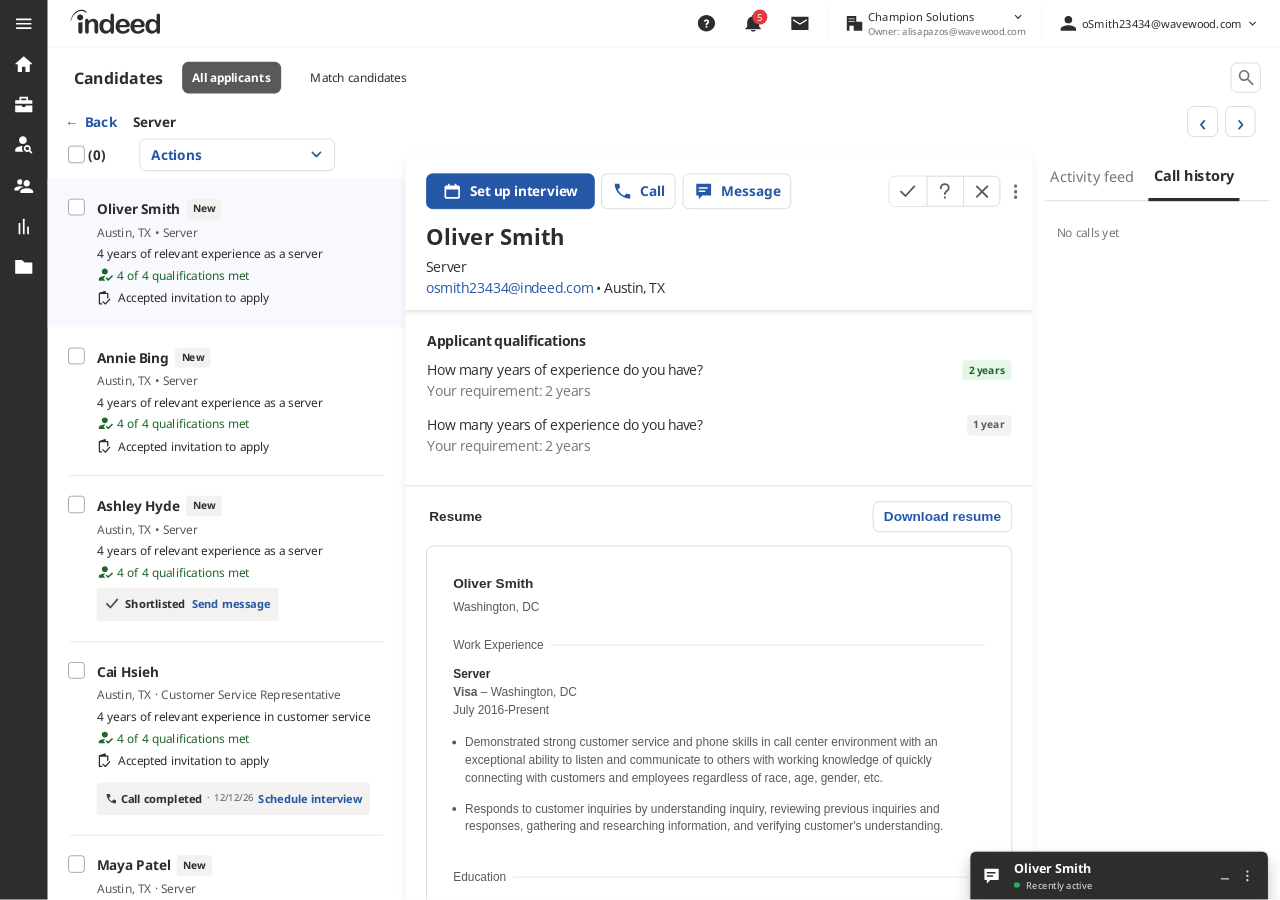
==== indeed-c2c-in-dradis/index.html @ 90a5cebf "Rename Queued Calling to Indeed C2C in dradis" ====
<!doctype html>
<html lang="en">
<head>
<meta charset="utf-8">
<meta name="viewport" content="width=device-width,initial-scale=1">
<title>Indeed C2C in dradis</title>
<link rel="stylesheet" href="fonts.css">
<link rel="stylesheet" href="styles.css">
</head>
<body>
<div id="viewport">
<div class="scene" id="scene">
  <div class="browser" aria-hidden="true">
    <div class="browser-tabs"><img class="asset " src="assets/40000004-74814-0bb39.svg" alt=""><div class="browser-tab"><img class="asset " src="assets/40000004-74814-42703.svg" alt=""><span>Indeed</span><img class="asset " src="assets/40000004-74814-c4f29.svg" alt=""></div><img class="asset " src="assets/40000004-74814-246e2.svg" alt=""></div>
    <div class="browser-toolbar"><img class="asset " src="assets/40000004-74814-f15b3.svg" alt=""><img class="asset " src="assets/40000004-74814-e05d8.svg" alt=""><img class="asset " src="assets/40000004-74814-c62eb.svg" alt=""><div class="address"><img class="asset " src="assets/40000004-74814-beaec.svg" alt=""><span>indeed.com</span><img class="asset " src="assets/40000004-74814-88444.svg" alt=""></div><img class="asset " src="assets/40000004-74814-cd9ed.svg" alt=""></div>
  </div>
  <nav class="left-nav" aria-label="Main navigation">
    
    <button type="button" aria-label="Menu" title="Menu"><img class="asset " src="assets/40000004-74815-b088a.svg" alt=""></button>
    
    <button type="button" aria-label="Home" title="Home"><img class="asset " src="assets/40000004-74815-080dc.svg" alt=""></button>
    
    <button type="button" aria-label="Jobs" title="Jobs"><img class="asset " src="assets/40000004-74815-caae4.svg" alt=""></button>
    
    <button type="button" aria-label="Search resumes" title="Search resumes"><img class="asset " src="assets/40000004-74815-29b34.svg" alt=""></button>
    
    <button type="button" aria-label="Candidates" title="Candidates"><img class="asset " src="assets/40000004-74815-810b9.svg" alt=""></button>
    
    <button type="button" aria-label="Analytics" title="Analytics"><img class="asset " src="assets/40000004-74815-a2098.svg" alt=""></button>
    
    <button type="button" aria-label="Tools" title="Tools"><img class="asset " src="assets/40000004-74815-88576.svg" alt=""></button>
    
  </nav>
  <header class="top-nav">
    <div class="indeed-logo"><img class="asset " src="assets/40000004-75022-e0b02.svg" alt=""></div>
    <div class="utilities">
      <button class="icon-button" aria-label="Help"><img class="asset " src="assets/40000004-75021-9c809.svg" alt=""></button>
      <button class="icon-button notification" aria-label="5 notifications"><img class="asset " src="assets/40000004-75021-75de7.svg" alt=""><span>5</span></button>
      <button class="icon-button" data-open-chat aria-label="Messages"><img class="asset " src="assets/40000004-75021-7e641.svg" alt=""></button>
      <button class="account"><img class="asset " src="assets/40000004-75021-f7fac.svg" alt=""><span><span class="company-name">Champion Solutions <img class="asset " src="assets/40000004-75021-b611b.svg" alt=""></span><small>Owner: alisapazos@wavewood.com</small></span></button>
      <button class="user"><img class="asset " src="assets/40000004-75021-394da.svg" alt=""><span>oSmith23434@wavewood.com</span><img class="asset " src="assets/40000004-75021-b611b.svg" alt=""></button>
    </div>
  </header>
  <nav class="candidate-nav" aria-label="Candidates navigation">
    <strong>Candidates</strong><button class="active">All applicants</button><button>Match candidates</button>
    <button class="search icon-button" aria-label="Search candidates"><img class="asset " src="assets/40000004-75020-c6913.svg" alt=""></button>
  </nav>
  <div class="job-nav"><button class="text-button" id="back">← &nbsp;Back</button><strong>Server</strong><div class="candidate-paging"><button class="secondary arrow" id="previous" aria-label="Previous candidate">‹</button><button class="secondary arrow" id="next" aria-label="Next candidate">›</button></div></div>
  <div class="list-actions"><label><input type="checkbox" id="select-all" aria-label="Select all candidates"><strong id="selection-count">(0)</strong></label><select aria-label="Actions" id="actions"><option value="">Actions</option><option value="shortlist">Shortlist</option><option value="message">Send message</option></select></div>
  <section class="candidate-list" aria-label="Applicants">
    
    <article class="candidate selected" data-index="0">
      <input type="checkbox" aria-label="Select Oliver Smith">
      <div class="candidate-copy">
        <div class="candidate-name-row"><button class="candidate-name" data-select="0">Oliver Smith</button><span class="new-tag">New</span></div>
        <p class="muted">Austin, TX • Server</p>
        <p>4 years of relevant experience as a server</p>
        <p class="qualified"><img class="asset " src="assets/40000004-75046-93f4f.svg" alt="">4 of 4 qualifications met</p>
        <p class="accepted"><img class="asset " src="assets/40000004-75046-44b33.svg" alt="">Accepted invitation to apply</p>
        
          <div class="call-completed" hidden><img class="asset " src="assets/40000004-75046-6ff6c.svg" alt=""><strong>Call completed</strong><span class="muted call-relative">Just now</span><button class="text-button" data-open-chat>Send message</button></div>
        
        
      </div>
    </article>
    
    <article class="candidate " data-index="1">
      <input type="checkbox" aria-label="Select Annie Bing">
      <div class="candidate-copy">
        <div class="candidate-name-row"><button class="candidate-name" data-select="1">Annie Bing</button><span class="new-tag">New</span></div>
        <p class="muted">Austin, TX • Server</p>
        <p>4 years of relevant experience as a server</p>
        <p class="qualified"><img class="asset " src="assets/40000004-75046-93f4f.svg" alt="">4 of 4 qualifications met</p>
        <p class="accepted"><img class="asset " src="assets/40000004-75046-44b33.svg" alt="">Accepted invitation to apply</p>
        
      </div>
    </article>
    
    <article class="candidate " data-index="2">
      <input type="checkbox" aria-label="Select Ashley Hyde">
      <div class="candidate-copy">
        <div class="candidate-name-row"><button class="candidate-name" data-select="2">Ashley Hyde</button><span class="new-tag">New</span></div>
        <p class="muted">Austin, TX • Server</p>
        <p>4 years of relevant experience as a server</p>
        <p class="qualified"><img class="asset " src="assets/40000004-75046-93f4f.svg" alt="">4 of 4 qualifications met</p>
        <div class="shortlist"><img class="asset " src="assets/40000004-75046-99987.svg" alt=""><strong>Shortlisted</strong><button class="text-button" data-open-chat>Send message</button></div>
      </div>
    </article>
    
<article class="candidate" data-index="3">
  <input type="checkbox" aria-label="Select Cai Hsieh">
  <div class="candidate-copy">
    <button class="candidate-name" data-select="3">Cai Hsieh</button>
    <p class="muted">Austin, TX · Customer Service Representative</p>
    <p>4 years of relevant experience in customer service</p>
    <p class="qualified"><img class="asset" src="assets/40000004-75046-93f4f.svg" alt="">4 of 4 qualifications met</p>
    <p class="accepted"><img class="asset" src="assets/40000004-75046-44b33.svg" alt="">Accepted invitation to apply</p>
    <div class="followup-call"><img class="asset" src="assets/40000004-75046-6ff6c.svg" alt=""><strong>Call completed</strong><span class="muted">12/12/26</span><button class="text-button" id="cai-followup">Schedule interview</button></div>
  </div>
</article>
<article class="candidate" data-index="4"><input type="checkbox" aria-label="Select Maya Patel"><div class="candidate-copy"><div class="candidate-name-row"><button class="candidate-name" data-select="4">Maya Patel</button><span class="new-tag">New</span></div><p class="muted">Austin, TX · Server</p><p>3 years of relevant experience as a server</p><p class="qualified"><img class="asset" src="assets/40000004-75046-93f4f.svg" alt="">4 of 4 qualifications met</p><p class="accepted"><img class="asset" src="assets/40000004-75046-44b33.svg" alt="">Accepted invitation to apply</p></div></article>
<article class="candidate" data-index="5"><input type="checkbox" aria-label="Select Daniel Rivera"><div class="candidate-copy"><div class="candidate-name-row"><button class="candidate-name" data-select="5">Daniel Rivera</button><span class="new-tag">New</span></div><p class="muted">Austin, TX · Server</p><p>5 years of relevant experience as a server</p><p class="qualified"><img class="asset" src="assets/40000004-75046-93f4f.svg" alt="">4 of 4 qualifications met</p><p class="accepted"><img class="asset" src="assets/40000004-75046-44b33.svg" alt="">Accepted invitation to apply</p></div></article>
  </section>
  <main class="application" aria-label="Candidate profile">
    <section class="profile">
      <div class="profile-actions">
        <button class="primary" id="setup"><img class="asset " src="assets/40000004-74942-26c2c.svg" alt="">Set up interview</button>
        <button class="secondary" id="call"><img class="asset " src="assets/40000004-74942-174be.svg" alt="">Call</button>
        <button class="secondary" data-open-chat><img class="asset " src="assets/40000004-74942-0bac4.svg" alt="">Message</button>
        <div class="rating" role="group" aria-label="Candidate rating">
          <button class="rating-yes" aria-label="Shortlist candidate" aria-pressed="false"><img class="asset " src="assets/40000004-74942-88489.svg" alt=""></button>
          <button aria-label="Maybe" aria-pressed="false"><img class="asset " src="assets/40000004-74942-1a5a0.svg" alt=""></button>
          <button aria-label="Reject candidate" aria-pressed="false"><img class="asset " src="assets/40000004-74942-afb69.svg" alt=""></button>
        </div>
        <button class="profile-more" aria-label="More candidate actions"><img class="asset " src="assets/40000004-74942-dafa6.svg" alt=""></button>
      </div>
      <h1 id="profile-name">Oliver Smith</h1><p>Server</p>
      <p><a href="mailto:osmith23434@indeed.com" id="profile-email">osmith23434@indeed.com</a> • Austin, TX</p>
    </section>
    <section class="qualifications">
      <h2>Applicant qualifications</h2>
      <div class="question"><div><p>How many years of experience do you have?</p><p class="muted">Your requirement: 2 years</p></div><span class="answer match">2 years</span></div>
      <div class="question"><div><p>How many years of experience do you have?</p><p class="muted">Your requirement: 2 years</p></div><span class="answer">1 year</span></div>
    </section>
    <section class="resume-section">
      <div class="resume-heading"><h2>Resume</h2><button class="secondary" id="download">Download resume</button></div>
      <div class="resume">
        <strong id="resume-name">Oliver Smith</strong><p>Washington, DC</p>
        <div class="resume-divider"><span>Work Experience</span></div>
        <strong>Server</strong><p><b>Visa</b> – Washington, DC</p><p>July 2016-Present</p>
        <ul><li>Demonstrated strong customer service and phone skills in call center environment with an exceptional ability to listen and communicate to others with working knowledge of quickly connecting with customers and employees regardless of race, age, gender, etc.</li><li>Responds to customer inquiries by understanding inquiry, reviewing previous inquiries and responses, gathering and researching information, and verifying customer's understanding.</li></ul>
        <div class="resume-divider"><span>Education</span></div><strong>High School Diploma</strong><p>Lake High School – May 2016</p>
        <div class="resume-divider"><span>Skills</span></div><p>Call Center (2 years), Cash handling (2 years), Customer Service (2 years)</p>
      </div>
    </section>
  </main>
  <aside class="activity" aria-label="Candidate activity">
    <div class="activity-tabs" role="tablist"><button role="tab" aria-selected="false" data-tab="activity">Activity feed</button><button role="tab" aria-selected="true" data-tab="history">Call history</button></div>
    <div id="history-panel"><p class="muted">No calls yet</p></div>
    <div id="activity-panel" hidden><strong>Nov 3, 2025</strong><p>Accepted invitation to apply</p><p class="muted">Application received for Server</p></div>
  </aside>
  <section class="chat" id="chat" aria-label="Messages with Oliver Smith">
    <header class="chat-header">
      <button class="chat-toggle" aria-expanded="false" aria-controls="chat-content"><img class="asset " src="assets/40000004-75060-050d9.svg" alt=""><span><strong id="chat-name">Oliver Smith</strong><small><img class="asset " src="assets/40000004-75060-b7206.svg" alt="">Recently active</small></span></button>
      <button class="minimize" aria-label="Minimize messages">−</button><button class="chat-more" aria-label="More messaging options"><img class="asset " src="assets/40000004-75060-7f6a2.svg" alt=""></button>
    </header>
    <div class="chat-content" id="chat-content" inert>
      <div class="conversation" id="conversation">
        <div class="date-divider"><span>NOV 1, 2024</span></div>
        <div class="message received system-message" hidden><div class="system-heading">Indeed · 2:34</div><strong>Oliver still interested in connecting</strong><p>Unfortunately, Oliver wasn’t available to pick up your call, but they’d love to connect with you.</p><time>2:34 pm</time></div>
      </div>
      <form class="compose" id="message-form">
        <div class="typing"><textarea aria-label="Message" placeholder="Type your message here" rows="2"></textarea><button type="button" class="expand" aria-label="Expand message composer"><img class="asset " src="assets/40000004-74708-07f5f.svg" alt=""></button></div>
        <div class="compose-actions"><button type="button" class="text-button invite" id="invite"><img class="asset " src="assets/40000004-74708-bff98.svg" alt="">Invite</button><button class="primary send" type="submit" aria-label="Send message"><img class="asset " src="assets/40000004-74708-bcf9a.svg" alt=""></button></div>
      </form>
    </div>
  </section>
  <aside class="invite-tip" id="invite-tip" hidden aria-label="New call invitation feature">
    <div class="tip-art"><div class="tip-illustration"><img class="asset " src="assets/tooltip-5bd6a.svg" alt=""><img class="asset texture" src="assets/tooltip-f210b.png" alt=""></div></div>
    <p><span>NEW:</span> <strong>Effortlessly invite<br>candidates to calls</strong></p>
    <button aria-label="Dismiss invitation tip" id="dismiss-tip"><img class="asset " src="assets/tooltip-dc62b.svg" alt=""></button>
    <div class="tip-caret"><img class="asset " src="assets/tooltip-f2bdb.svg" alt=""><img class="asset " src="assets/tooltip-547e0.svg" alt=""></div>
  </aside>
  <div class="modal-backdrop" id="schedule-backdrop" hidden>
    <section class="schedule" role="dialog" aria-modal="true" aria-labelledby="schedule-title">
      <header class="schedule-header"><img class="asset " src="assets/40000004-67125-8239e.svg" alt=""><h2 id="schedule-title">Schedule with Oliver</h2><button aria-label="Close schedule" data-close-schedule><img class="asset " src="assets/40000004-67125-1ea35.svg" alt=""></button></header>
      <div class="schedule-body">
        <form class="schedule-form" id="schedule-form">
          <fieldset><legend>Scheduling type <span class="required">*</span></legend>
            <div class="radio-row"><label><input type="radio" name="scheduling-type" value="all" checked>Share all availability</label><button type="button" class="text-button" id="settings">Settings</button></div>
            <div class="radio-row"><label><input type="radio" name="scheduling-type" value="specific">Share a specific time</label></div>
          </fieldset>
          <div class="form-selects">
            <label><span class="field-label">Format <span class="required">*</span></span><span class="select-phone"><img class="asset " src="assets/40000004-67256-ada0b.svg" alt=""><select id="format" aria-label="Interview format"><option>Phone</option><option>Video</option><option>In person</option></select></span></label>
            <label><span class="field-label">Duration <span class="required">*</span></span><select id="duration" aria-label="Interview duration"><option value="15">15 minutes</option><option value="30" selected>30 minutes</option><option value="45">45 minutes</option><option value="60">60 minutes</option></select></label>
          </div>
          <label class="field-label" for="invite-message">Message to Oliver <span class="required">*</span></label>
          <div class="message-editor">
            <textarea id="invite-message" required>Hi Oliver - excited to see you’re interested in the server role at Haru. Are you free for a conversation in the next couple days? Please select a day and time that works best for you.</textarea>
            <div class="editor-actions"><button class="write-ai" type="button" id="write-ai"><img class="asset " src="assets/40000004-67299-136d4.svg" alt="">Write with AI</button><button class="revert" type="button" id="revert" aria-label="Revert message" title="Revert message" hidden><img src="assets/revert.png" width="24" height="26" alt=""></button></div>
          </div>
        </form>
        <div class="calendar-pane">
          <div class="availability-alert"><img class="asset " src="assets/40000004-67134-0b404.svg" alt=""><span>You are sharing <strong id="opening-count">42</strong> <span id="duration-label">30</span>-minute openings in the <a href="#settings-panel" id="next-days">next 7 days</a></span></div>
          <div class="calendar-controls"><span class="week-label" id="week-label">Week of Nov 1, 2024</span><div class="week-arrows"><button id="week-prev" aria-label="Previous week" disabled>‹</button><button id="week-next" aria-label="Next week">›</button></div><div class="legend"><span><i class="swatch"></i>Available</span><span><i class="swatch booked"></i>Booked interview</span></div></div>
          <div class="calendar" aria-label="Weekly interview availability">
            <div class="day-headings"><span>SUN <em>1</em></span><span>MON <em>2</em></span><span>TUE <em>3</em></span><span>WED <em>4</em></span><span>THU <em>5</em></span><span>FRI <em>6</em></span><span>SAT <em>7</em></span></div>
            <div class="time-labels"><span>8:00 AM</span><span>8:30 AM</span><span>9:00 AM</span><span>9:30 AM</span><span>10:00 AM</span><span>10:30 AM</span><span>11:00 AM</span><span>11:30 AM</span><span>12:00 PM</span><span>12:30 PM</span><span>1:00 PM</span><span>1:30 PM</span><span>2:00 PM</span><span>2:30 PM</span><span>3:00 PM</span><span>3:30 PM</span><span>4:00 PM</span><span>4:30 PM</span><span>5:00 PM</span></div>
            <div class="calendar-grid" id="calendar-grid" role="group" aria-label="Available time slots">
            <button type="button" class="slot " data-slot="0-0" aria-label="Sunday 8:00 AM" aria-pressed="false" disabled></button><button type="button" class="slot " data-slot="1-0" aria-label="Monday 8:00 AM" aria-pressed="false" disabled></button><button type="button" class="slot " data-slot="2-0" aria-label="Tuesday 8:00 AM" aria-pressed="false" disabled></button><button type="button" class="slot " data-slot="3-0" aria-label="Wednesday 8:00 AM" aria-pressed="false" disabled></button><button type="button" class="slot " data-slot="4-0" aria-label="Thursday 8:00 AM" aria-pressed="false" disabled></button><button type="button" class="slot " data-slot="5-0" aria-label="Friday 8:00 AM" aria-pressed="false" disabled></button><button type="button" class="slot " data-slot="6-0" aria-label="Saturday 8:00 AM" aria-pressed="false" disabled></button><button type="button" class="slot " data-slot="0-1" aria-label="Sunday 8:30 AM" aria-pressed="false" disabled></button><button type="button" class="slot " data-slot="1-1" aria-label="Monday 8:30 AM" aria-pressed="false" disabled></button><button type="button" class="slot " data-slot="2-1" aria-label="Tuesday 8:30 AM" aria-pressed="false" disabled></button><button type="button" class="slot " data-slot="3-1" aria-label="Wednesday 8:30 AM" aria-pressed="false" disabled></button><button type="button" class="slot " data-slot="4-1" aria-label="Thursday 8:30 AM" aria-pressed="false" disabled></button><button type="button" class="slot " data-slot="5-1" aria-label="Friday 8:30 AM" aria-pressed="false" disabled></button><button type="button" class="slot " data-slot="6-1" aria-label="Saturday 8:30 AM" aria-pressed="false" disabled></button><button type="button" class="slot " data-slot="0-2" aria-label="Sunday 9:00 AM" aria-pressed="false" disabled></button><button type="button" class="slot booked" data-slot="1-2" aria-label="Monday 9:00 AM, booked" aria-pressed="false" disabled></button><button type="button" class="slot available" data-slot="2-2" aria-label="Tuesday 9:00 AM" aria-pressed="false" ></button><button type="button" class="slot available" data-slot="3-2" aria-label="Wednesday 9:00 AM" aria-pressed="false" ></button><button type="button" class="slot booked" data-slot="4-2" aria-label="Thursday 9:00 AM, booked" aria-pressed="false" disabled></button><button type="button" class="slot available" data-slot="5-2" aria-label="Friday 9:00 AM" aria-pressed="false" ></button><button type="button" class="slot " data-slot="6-2" aria-label="Saturday 9:00 AM" aria-pressed="false" disabled></button><button type="button" class="slot " data-slot="0-3" aria-label="Sunday 9:30 AM" aria-pressed="false" disabled></button><button type="button" class="slot booked" data-slot="1-3" aria-label="Monday 9:30 AM, booked" aria-pressed="false" disabled></button><button type="button" class="slot available" data-slot="2-3" aria-label="Tuesday 9:30 AM" aria-pressed="false" ></button><button type="button" class="slot booked" data-slot="3-3" aria-label="Wednesday 9:30 AM, booked" aria-pressed="false" disabled></button><button type="button" class="slot booked" data-slot="4-3" aria-label="Thursday 9:30 AM, booked" aria-pressed="false" disabled></button><button type="button" class="slot available" data-slot="5-3" aria-label="Friday 9:30 AM" aria-pressed="false" ></button><button type="button" class="slot " data-slot="6-3" aria-label="Saturday 9:30 AM" aria-pressed="false" disabled></button><button type="button" class="slot " data-slot="0-4" aria-label="Sunday 10:00 AM" aria-pressed="false" disabled></button><button type="button" class="slot available" data-slot="1-4" aria-label="Monday 10:00 AM" aria-pressed="false" ></button><button type="button" class="slot available" data-slot="2-4" aria-label="Tuesday 10:00 AM" aria-pressed="false" ></button><button type="button" class="slot booked" data-slot="3-4" aria-label="Wednesday 10:00 AM, booked" aria-pressed="false" disabled></button><button type="button" class="slot booked" data-slot="4-4" aria-label="Thursday 10:00 AM, booked" aria-pressed="false" disabled></button><button type="button" class="slot available" data-slot="5-4" aria-label="Friday 10:00 AM" aria-pressed="false" ></button><button type="button" class="slot " data-slot="6-4" aria-label="Saturday 10:00 AM" aria-pressed="false" disabled></button><button type="button" class="slot " data-slot="0-5" aria-label="Sunday 10:30 AM" aria-pressed="false" disabled></button><button type="button" class="slot available" data-slot="1-5" aria-label="Monday 10:30 AM" aria-pressed="false" ></button><button type="button" class="slot available" data-slot="2-5" aria-label="Tuesday 10:30 AM" aria-pressed="false" ></button><button type="button" class="slot available" data-slot="3-5" aria-label="Wednesday 10:30 AM" aria-pressed="false" ></button><button type="button" class="slot booked" data-slot="4-5" aria-label="Thursday 10:30 AM, booked" aria-pressed="false" disabled></button><button type="button" class="slot available" data-slot="5-5" aria-label="Friday 10:30 AM" aria-pressed="false" ></button><button type="button" class="slot " data-slot="6-5" aria-label="Saturday 10:30 AM" aria-pressed="false" disabled></button><button type="button" class="slot " data-slot="0-6" aria-label="Sunday 11:00 AM" aria-pressed="false" disabled></button><button type="button" class="slot available" data-slot="1-6" aria-label="Monday 11:00 AM" aria-pressed="false" ></button><button type="button" class="slot available" data-slot="2-6" aria-label="Tuesday 11:00 AM" aria-pressed="false" ></button><button type="button" class="slot booked" data-slot="3-6" aria-label="Wednesday 11:00 AM, booked" aria-pressed="false" disabled></button><button type="button" class="slot available" data-slot="4-6" aria-label="Thursday 11:00 AM" aria-pressed="false" ></button><button type="button" class="slot available" data-slot="5-6" aria-label="Friday 11:00 AM" aria-pressed="false" ></button><button type="button" class="slot " data-slot="6-6" aria-label="Saturday 11:00 AM" aria-pressed="false" disabled></button><button type="button" class="slot " data-slot="0-7" aria-label="Sunday 11:30 AM" aria-pressed="false" disabled></button><button type="button" class="slot available" data-slot="1-7" aria-label="Monday 11:30 AM" aria-pressed="false" ></button><button type="button" class="slot available" data-slot="2-7" aria-label="Tuesday 11:30 AM" aria-pressed="false" ></button><button type="button" class="slot booked" data-slot="3-7" aria-label="Wednesday 11:30 AM, booked" aria-pressed="false" disabled></button><button type="button" class="slot available" data-slot="4-7" aria-label="Thursday 11:30 AM" aria-pressed="false" ></button><button type="button" class="slot available" data-slot="5-7" aria-label="Friday 11:30 AM" aria-pressed="false" ></button><button type="button" class="slot " data-slot="6-7" aria-label="Saturday 11:30 AM" aria-pressed="false" disabled></button><button type="button" class="slot " data-slot="0-8" aria-label="Sunday 12:00 PM" aria-pressed="false" disabled></button><button type="button" class="slot booked" data-slot="1-8" aria-label="Monday 12:00 PM, booked" aria-pressed="false" disabled></button><button type="button" class="slot available" data-slot="2-8" aria-label="Tuesday 12:00 PM" aria-pressed="false" ></button><button type="button" class="slot booked" data-slot="3-8" aria-label="Wednesday 12:00 PM, booked" aria-pressed="false" disabled></button><button type="button" class="slot available" data-slot="4-8" aria-label="Thursday 12:00 PM" aria-pressed="false" ></button><button type="button" class="slot available" data-slot="5-8" aria-label="Friday 12:00 PM" aria-pressed="false" ></button><button type="button" class="slot " data-slot="6-8" aria-label="Saturday 12:00 PM" aria-pressed="false" disabled></button><button type="button" class="slot " data-slot="0-9" aria-label="Sunday 12:30 PM" aria-pressed="false" disabled></button><button type="button" class="slot booked" data-slot="1-9" aria-label="Monday 12:30 PM, booked" aria-pressed="false" disabled></button><button type="button" class="slot available" data-slot="2-9" aria-label="Tuesday 12:30 PM" aria-pressed="false" ></button><button type="button" class="slot available" data-slot="3-9" aria-label="Wednesday 12:30 PM" aria-pressed="false" ></button><button type="button" class="slot available" data-slot="4-9" aria-label="Thursday 12:30 PM" aria-pressed="false" ></button><button type="button" class="slot available" data-slot="5-9" aria-label="Friday 12:30 PM" aria-pressed="false" ></button><button type="button" class="slot " data-slot="6-9" aria-label="Saturday 12:30 PM" aria-pressed="false" disabled></button><button type="button" class="slot " data-slot="0-10" aria-label="Sunday 1:00 PM" aria-pressed="false" disabled></button><button type="button" class="slot booked" data-slot="1-10" aria-label="Monday 1:00 PM, booked" aria-pressed="false" disabled></button><button type="button" class="slot available" data-slot="2-10" aria-label="Tuesday 1:00 PM" aria-pressed="false" ></button><button type="button" class="slot available" data-slot="3-10" aria-label="Wednesday 1:00 PM" aria-pressed="false" ></button><button type="button" class="slot available" data-slot="4-10" aria-label="Thursday 1:00 PM" aria-pressed="false" ></button><button type="button" class="slot available" data-slot="5-10" aria-label="Friday 1:00 PM" aria-pressed="false" ></button><button type="button" class="slot " data-slot="6-10" aria-label="Saturday 1:00 PM" aria-pressed="false" disabled></button><button type="button" class="slot " data-slot="0-11" aria-label="Sunday 1:30 PM" aria-pressed="false" disabled></button><button type="button" class="slot available" data-slot="1-11" aria-label="Monday 1:30 PM" aria-pressed="false" ></button><button type="button" class="slot available" data-slot="2-11" aria-label="Tuesday 1:30 PM" aria-pressed="false" ></button><button type="button" class="slot available" data-slot="3-11" aria-label="Wednesday 1:30 PM" aria-pressed="false" ></button><button type="button" class="slot available" data-slot="4-11" aria-label="Thursday 1:30 PM" aria-pressed="false" ></button><button type="button" class="slot available" data-slot="5-11" aria-label="Friday 1:30 PM" aria-pressed="false" ></button><button type="button" class="slot " data-slot="6-11" aria-label="Saturday 1:30 PM" aria-pressed="false" disabled></button><button type="button" class="slot " data-slot="0-12" aria-label="Sunday 2:00 PM" aria-pressed="false" disabled></button><button type="button" class="slot available" data-slot="1-12" aria-label="Monday 2:00 PM" aria-pressed="false" ></button><button type="button" class="slot available" data-slot="2-12" aria-label="Tuesday 2:00 PM" aria-pressed="false" ></button><button type="button" class="slot available" data-slot="3-12" aria-label="Wednesday 2:00 PM" aria-pressed="false" ></button><button type="button" class="slot available" data-slot="4-12" aria-label="Thursday 2:00 PM" aria-pressed="false" ></button><button type="button" class="slot available" data-slot="5-12" aria-label="Friday 2:00 PM" aria-pressed="false" ></button><button type="button" class="slot " data-slot="6-12" aria-label="Saturday 2:00 PM" aria-pressed="false" disabled></button><button type="button" class="slot " data-slot="0-13" aria-label="Sunday 2:30 PM" aria-pressed="false" disabled></button><button type="button" class="slot available" data-slot="1-13" aria-label="Monday 2:30 PM" aria-pressed="false" ></button><button type="button" class="slot available" data-slot="2-13" aria-label="Tuesday 2:30 PM" aria-pressed="false" ></button><button type="button" class="slot available" data-slot="3-13" aria-label="Wednesday 2:30 PM" aria-pressed="false" ></button><button type="button" class="slot available" data-slot="4-13" aria-label="Thursday 2:30 PM" aria-pressed="false" ></button><button type="button" class="slot available" data-slot="5-13" aria-label="Friday 2:30 PM" aria-pressed="false" ></button><button type="button" class="slot " data-slot="6-13" aria-label="Saturday 2:30 PM" aria-pressed="false" disabled></button><button type="button" class="slot " data-slot="0-14" aria-label="Sunday 3:00 PM" aria-pressed="false" disabled></button><button type="button" class="slot available" data-slot="1-14" aria-label="Monday 3:00 PM" aria-pressed="false" ></button><button type="button" class="slot available" data-slot="2-14" aria-label="Tuesday 3:00 PM" aria-pressed="false" ></button><button type="button" class="slot available" data-slot="3-14" aria-label="Wednesday 3:00 PM" aria-pressed="false" ></button><button type="button" class="slot available" data-slot="4-14" aria-label="Thursday 3:00 PM" aria-pressed="false" ></button><button type="button" class="slot available" data-slot="5-14" aria-label="Friday 3:00 PM" aria-pressed="false" ></button><button type="button" class="slot " data-slot="6-14" aria-label="Saturday 3:00 PM" aria-pressed="false" disabled></button><button type="button" class="slot " data-slot="0-15" aria-label="Sunday 3:30 PM" aria-pressed="false" disabled></button><button type="button" class="slot available" data-slot="1-15" aria-label="Monday 3:30 PM" aria-pressed="false" ></button><button type="button" class="slot available" data-slot="2-15" aria-label="Tuesday 3:30 PM" aria-pressed="false" ></button><button type="button" class="slot available" data-slot="3-15" aria-label="Wednesday 3:30 PM" aria-pressed="false" ></button><button type="button" class="slot available" data-slot="4-15" aria-label="Thursday 3:30 PM" aria-pressed="false" ></button><button type="button" class="slot available" data-slot="5-15" aria-label="Friday 3:30 PM" aria-pressed="false" ></button><button type="button" class="slot " data-slot="6-15" aria-label="Saturday 3:30 PM" aria-pressed="false" disabled></button><button type="button" class="slot " data-slot="0-16" aria-label="Sunday 4:00 PM" aria-pressed="false" disabled></button><button type="button" class="slot available" data-slot="1-16" aria-label="Monday 4:00 PM" aria-pressed="false" ></button><button type="button" class="slot available" data-slot="2-16" aria-label="Tuesday 4:00 PM" aria-pressed="false" ></button><button type="button" class="slot available" data-slot="3-16" aria-label="Wednesday 4:00 PM" aria-pressed="false" ></button><button type="button" class="slot available" data-slot="4-16" aria-label="Thursday 4:00 PM" aria-pressed="false" ></button><button type="button" class="slot available" data-slot="5-16" aria-label="Friday 4:00 PM" aria-pressed="false" ></button><button type="button" class="slot " data-slot="6-16" aria-label="Saturday 4:00 PM" aria-pressed="false" disabled></button><button type="button" class="slot " data-slot="0-17" aria-label="Sunday 4:30 PM" aria-pressed="false" disabled></button><button type="button" class="slot available" data-slot="1-17" aria-label="Monday 4:30 PM" aria-pressed="false" ></button><button type="button" class="slot available" data-slot="2-17" aria-label="Tuesday 4:30 PM" aria-pressed="false" ></button><button type="button" class="slot available" data-slot="3-17" aria-label="Wednesday 4:30 PM" aria-pressed="false" ></button><button type="button" class="slot available" data-slot="4-17" aria-label="Thursday 4:30 PM" aria-pressed="false" ></button><button type="button" class="slot available" data-slot="5-17" aria-label="Friday 4:30 PM" aria-pressed="false" ></button><button type="button" class="slot " data-slot="6-17" aria-label="Saturday 4:30 PM" aria-pressed="false" disabled></button><button type="button" class="slot " data-slot="0-18" aria-label="Sunday 5:00 PM" aria-pressed="false" disabled></button><button type="button" class="slot " data-slot="1-18" aria-label="Monday 5:00 PM" aria-pressed="false" disabled></button><button type="button" class="slot " data-slot="2-18" aria-label="Tuesday 5:00 PM" aria-pressed="false" disabled></button><button type="button" class="slot " data-slot="3-18" aria-label="Wednesday 5:00 PM" aria-pressed="false" disabled></button><button type="button" class="slot " data-slot="4-18" aria-label="Thursday 5:00 PM" aria-pressed="false" disabled></button><button type="button" class="slot " data-slot="5-18" aria-label="Friday 5:00 PM" aria-pressed="false" disabled></button><button type="button" class="slot " data-slot="6-18" aria-label="Saturday 5:00 PM" aria-pressed="false" disabled></button>
            </div>
          </div>
          <div class="settings-panel" id="settings-panel" hidden><h3>Scheduling settings</h3><p>Availability is shared for the next 7 days, with 24 hours’ scheduling notice.</p><p>Your working hours are Monday–Friday, 9 AM–5 PM.</p></div>
        </div>
      </div>
      <footer class="schedule-footer"><button class="secondary" data-close-schedule>Cancel</button><button class="primary" type="submit" form="schedule-form"><img class="asset " src="assets/40000004-67118-aeea2.svg" alt="">Send interview request</button></footer>
    </section>
  </div>
  <div class="toast" role="status" hidden></div>
</div>
</div>
<script src="app.js"></script>
</body>
</html>
---- indeed-c2c-in-dradis/fonts.css ----
@font-face {
  font-family: 'Noto Sans';
  font-style: normal;
  font-weight: 400;
  font-stretch: normal;
  font-display: swap;
  src: url(assets/font-0.ttf) format('truetype');
}
@font-face {
  font-family: 'Noto Sans';
  font-style: normal;
  font-weight: 500;
  font-stretch: normal;
  font-display: swap;
  src: url(assets/font-1.ttf) format('truetype');
}
@font-face {
  font-family: 'Noto Sans';
  font-style: normal;
  font-weight: 600;
  font-stretch: normal;
  font-display: swap;
  src: url(assets/font-2.ttf) format('truetype');
}
@font-face {
  font-family: 'Noto Sans';
  font-style: normal;
  font-weight: 700;
  font-stretch: normal;
  font-display: swap;
  src: url(assets/font-3.ttf) format('truetype');
}
@font-face {
  font-family: 'Open Sans';
  font-style: normal;
  font-weight: 400;
  font-stretch: normal;
  font-display: swap;
  src: url(assets/font-4.ttf) format('truetype');
}
@font-face {
  font-family: 'Open Sans';
  font-style: normal;
  font-weight: 600;
  font-stretch: normal;
  font-display: swap;
  src: url(assets/font-5.ttf) format('truetype');
}
@font-face {
  font-family: 'Open Sans';
  font-style: normal;
  font-weight: 700;
  font-stretch: normal;
  font-display: swap;
  src: url(assets/font-6.ttf) format('truetype');
}
---- indeed-c2c-in-dradis/styles.css ----
:root { color-scheme: light; font-family: "Noto Sans", Arial, sans-serif; color: #2d2d2d; --blue: #2557a7; }
* { box-sizing: border-box; }
body { margin: 0; background: #dedede; overflow: hidden; }
button, select, textarea, input { font: inherit; }
button { cursor: pointer; color: inherit; }
button { border: 0; background: transparent; }
button, a, select { -webkit-tap-highlight-color: transparent; }
button:focus-visible, a:focus-visible, select:focus-visible, textarea:focus-visible { outline: 3px solid #7ca9e8; outline-offset: 3px; }
button { transition: transform 180ms ease, background-color 180ms ease, box-shadow 180ms ease; }
button:hover { background-color: #eef1fe; }
button:active { transform: scale(.97); }
[hidden] { display: none !important; }
p, h1, h2 { margin: 0; }
a { color: var(--blue); text-decoration: none; }
.asset { display: block; flex: none; max-width: none; }
#viewport { position: absolute; top: 0; left: 0; }
.scene { width: 1616.19px; height: 1039.52px; background: white; position: relative; transform-origin: top left; overflow: hidden; border-radius: 4px; }
.browser { position: absolute; inset: 0 0 auto; height: 82px; font: 14px Arial, sans-serif; }
.browser-tabs { height: 44px; background: #e1e4ea; display: flex; align-items: center; gap: 9px; padding-left: 14px; }
.browser-tab { background: #fff; width: 258px; height: 37px; margin-top: 7px; border-radius: 11px 11px 0 0; padding: 0 13px; display: flex; gap: 8px; align-items: center; color: #4b4d52; }
.browser-tab span { flex: 1; }
.browser-toolbar { height: 38px; background: #fff; display: flex; align-items: center; gap: 4px; padding: 0 9px; }
.address { height: 30px; margin-left: 8px; border-radius: 24px; background: #eff1f4; display: flex; align-items: center; flex: 1; padding: 0 12px; gap: 10px; color: #4b4d52; letter-spacing: .28px; }
.address span { flex: 1; }
.left-nav { position: absolute; left: 0; top: 82px; bottom: 0; width: 60px; background: #2d2d2d; padding: 6px; display: flex; flex-direction: column; gap: 4px; }
.left-nav button { width: 47.25px; height: 47.25px; display: grid; place-items: center; flex: none; border-radius: 4px; }
.left-nav button:hover { background: #464646; }
.top-nav { position: absolute; left: 62.5px; right: 0; top: 82px; height: 60px; border-bottom: 1px solid #f3f2f1; display: flex; align-items: center; justify-content: space-between; padding-right: 17px; }
.indeed-logo { position: absolute; left: 21.5px; top: -11px; }
.utilities { display: flex; align-items: center; gap: 12px; margin-left: auto; font-size: 14px; }
.icon-button { height: 47px; width: 47px; display: grid; place-items: center; border-radius: 8px; }
.notification { position: relative; }
.notification > span { position: absolute; top: 6px; right: 5px; background: #e53942; color: #fff; border-radius: 50%; font-size: 12px; width: 19px; height: 19px; display: grid; place-items: center; }
.account, .user { display: flex; align-items: center; gap: 4px; padding: 2px 8px 2px 20px; border-left: 1px solid #f3f2f1; height: 43px; text-align: left; }
.account small { font-size: 12px; color: #767676; display: block; }
.company-name { display: flex; align-items: center; gap: 15px; justify-content: space-between; }
.candidate-nav { position: absolute; left: 69px; right: 0; top: 150px; height: 60px; display: flex; align-items: center; gap: 24px; padding: 6px 24px; }
.candidate-nav strong { font-size: 20px; }
.candidate-nav > button:not(.search) { font-size: 15px; padding: 10px 13px; border-radius: 8px; }
.candidate-nav .active { background: #595959; color: white; font-weight: 700; }
.search { margin-left: auto; width: 38.66px; height: 38.66px; border: 1px solid #d4d2d0; }
.job-nav { position: absolute; top: 216px; left: 82px; right: 31px; height: 39px; display: flex; align-items: center; gap: 20px; font-size: 17px; }
.text-button { padding: 0; color: var(--blue); font-weight: 700; }
.candidate-paging { margin-left: auto; display: flex; gap: 9px; }
.secondary, .primary { display: inline-flex; align-items: center; justify-content: center; gap: 9px; border: 1px solid #d4d2d0; border-radius: 8px; padding: 9px 13px; min-height: 38.66px; color: var(--blue); background: white; font-weight: 700; white-space: nowrap; font-size: 17.18px; line-height: 1.125; }
.primary { background: var(--blue); color: white; border-color: var(--blue); }
.primary:hover { background: #164081; box-shadow: 0 3px 8px #2557a733; transform: translateY(-1px); }
.primary:active { transform: translateY(0) scale(.98); }
.arrow { width: 38.66px; padding: 0; font-size: 30px; font-weight: 400; }
.list-actions { position: absolute; top: 256.7px; left: 86px; width: 337px; display: flex; align-items: center; justify-content: space-between; }
.list-actions label { display: flex; align-items: center; gap: 4px; font-size: 17px; }
input[type=checkbox] { appearance: none; margin: 0; width: 21.48px; height: 21.48px; border: 1.07px solid #949494; border-radius: 4px; background: white; cursor: pointer; flex: none; }
input[type=checkbox]:checked { background: var(--blue); border-color: var(--blue); }
input[type=checkbox]:checked::after { content: "✓"; color: white; display: block; text-align: center; line-height: 20px; }
select { appearance: none; border: 1px solid #d4d2d0; border-radius: 8px; background: white url("assets/40000004-75046-0080e.svg") no-repeat right 16px center; padding: 8px 38px 8px 14px; color: inherit; min-height: 39px; }
.list-actions select { width: 247px; font-size: 17.18px; font-weight: 700; color: var(--blue); }
.candidate-list { position: absolute; top: 307.2px; left: 60px; width: 452.2px; bottom: 0; overflow-y: auto; scrollbar-width: none; }
.candidate { position: relative; padding: 25.78px 30px 25.78px 25.78px; display: flex; gap: 15px; font-size: 15.04px; line-height: 1.5; }
.candidate.selected { background: #f8f9fe; }
.candidate + .candidate::before { content: ""; position: absolute; left: 28px; right: 28px; top: 0; border-top: 1px solid #e4e2e0; }
.candidate.selected + .candidate::before { display: none; }
.candidate input { margin-top: 0; }
.candidate-copy { min-width: 0; }
.candidate-name { font-size: 17.19px; font-weight: 700; padding: 0; text-align: left; }
.candidate p { margin-top: 5px; white-space: nowrap; }
.muted { color: #767676; }
.candidate .muted { color: #595959; }
.qualified { color: #1f662c; display: flex; align-items: center; gap: 4px; }
.accepted { display: flex; align-items: center; gap: 8px; }
.call-completed, .shortlist { background: #f3f2f1; border-radius: 4px; display: flex; align-items: center; gap: 8px; padding: 10.74px; margin-top: 20px; white-space: nowrap; }
.call-completed { margin-right: -3px; }
.call-completed .asset { margin-right: -4px; }
.new-tag { font-size: 12.89px; font-weight: 700; background: #f3f2f1; display: inline-block; padding: 3px 8px; border-radius: 4px; margin-top: 20px; }
.shortlist { margin-top: 7px; width: fit-content; }
.application { position: absolute; top: 274.91px; left: 512.24px; width: 791.45px; height: 764.6px; overflow-y: auto; scrollbar-width: none; border-radius: 8.59px 8.59px 0 0; box-shadow: 0 4px 11px #00000014; font: 17.182px/1.5 "Open Sans", sans-serif; }
.application::before { content: ""; position: fixed; left: 498.28px; top: 285.65px; height: 229.81px; width: 7px; background: #949494; border-radius: 10px; }
.profile { padding: 25.77px; height: 199.12px; box-shadow: 0 3px 4px #00000017; }
.profile-actions { display: flex; align-items: center; gap: 8.59px; margin-bottom: 17px; font-family: "Noto Sans", sans-serif; }
.profile-actions .primary { min-width: 212.76px; }
.rating { display: flex; margin-left: auto; border-radius: 8px; border: 1px solid #d4d2d0; overflow: hidden; }
.rating button { width: 46.4px; height: 37px; display: grid; place-items: center; }
.rating button + button { border-left: 1px solid #d4d2d0; }
.rating button.selected { background: #1f662c; }
.profile-more { width: 20px; height: 38px; display: grid; place-items: center; margin-right: -14px; }
h1 { font-size: 27.92px; line-height: 1.25; margin-bottom: 9px; }
.qualifications { padding: 26px 27px 37px; min-height: 215px; border-bottom: 1px solid #d9d9d9; }
h2 { font-size: 17.18px; font-weight: 700; line-height: 1.5; }
.question { display: flex; align-items: start; justify-content: space-between; margin-top: 11px; }
.question + .question { margin-top: 18px; }
.answer { background: #f3f2f1; color: #595959; border-radius: 4px; padding: 3px 8.59px; font: 700 12.89px/1.5 "Noto Sans",sans-serif; }
.answer.match { background: #e4f7e6; color: #1f662c; }
.resume-section { padding: 19px 25.77px 35px; font-family: "Helvetica Neue", Arial,sans-serif; }
.resume-heading { display: flex; justify-content: space-between; align-items: center; margin-bottom: 17px; }
.resume-heading h2 { margin-left: 4px; }
.resume { border: 1.07px solid #d4d2d0; border-radius: 8.59px; padding: 33.29px; font-size: 15.034px; color: #595959; line-height: 1.5; }
.resume > strong { color: #2d2d2d; }
.resume > strong:first-child { font-size: 17.18px; }
.resume > p:first-of-type { margin-top: 6px; }
.resume-divider { display: flex; gap: 8px; align-items: center; margin: 25px 0 15px; }
.resume-divider::after { content: ""; height: 1px; background: #e4e2e0; flex: 1; }
.resume ul { padding-left: 15px; margin-top: 18px; }
.resume li { padding-bottom: 16px; }
.activity { position: absolute; top: 275px; left: 1319px; width: 282.5px; font-size: 15.04px; line-height: 1.5; }
.activity-tabs { display: flex; gap: 12px; height: 61px; border-bottom: 1px solid #d4d2d0; }
.activity-tabs button { height: 61px; font-size: 18.24px; color: #767676; padding: 0 7px; white-space: nowrap; }
.activity-tabs button[aria-selected=true] { font-weight: 700; color: #2d2d2d; border-bottom: 4.3px solid #2d2d2d; }
.activity > div:not(.activity-tabs) { padding: 18px 15px; }
.activity strong { font: 700 15.04px/1.5 "Helvetica Neue",sans-serif; }
.activity p { margin-top: 10px; }
.chat { position: absolute; right: 15.57px; bottom: 0; width: 376.13px; height: 61.53px; border-radius: 8px 8px 0 0; box-shadow: 0 0 2px #2d2d2d33,0 8px 16px #2d2d2d29,0 16px 24px #2d2d2d1f; background: white; z-index: 10; overflow: hidden; transition: height 520ms cubic-bezier(.22,1,.36,1); }
.chat.is-open { height: 446.59px; }
.chat.is-expanded { height: 640px; }
.chat-header { background: #2d2d2d; color: white; height: 61.53px; display: flex; align-items: center; padding: 0 15.879px; gap: 8px; }
.chat-toggle { display: flex; align-items: center; text-align: left; gap: 15.88px; flex: 1; padding: 0; height: 100%; color: white; }
.chat-header button:hover { background: #454545; }
.chat-toggle strong { font-size: 15.88px; line-height: 1.5; display: block; }
.chat-toggle small { display: flex; align-items: center; gap: 8px; color: #e4e2e0; font-size: 11.91px; line-height: 1.5; }
.minimize, .chat-more { padding: 0; color: #d4d2d0; min-width: 20px; height: 25px; font-size: 22px; }
.chat-content { height: calc(100% - 61.53px); display: flex; flex-direction: column; opacity: 0; transition: opacity 230ms ease; }
.is-open .chat-content { opacity: 1; transition-delay: 100ms; }
.conversation { flex: 1; min-height: 0; overflow-y: auto; overscroll-behavior: contain; padding: 28px 27.5px 14px; font: 15.879px/1.5 "Open Sans",sans-serif; scrollbar-width: thin; }
.date-divider { display: flex; align-items: center; gap: 20px; font: 9px "Helvetica Neue",sans-serif; color: #595959; margin-bottom: 20px; width: calc(100% + 44px); margin-left: -22px; }
.date-divider::before, .date-divider::after { content: ""; flex: 1; background: #bcbcbc; height: 1px; }
.received { width: 253.07px; padding: 15.879px; background: #f3f2f1; border-radius: 16px 16px 16px 0; }
.message time { font-size: 13.894px; color: #717171; }
.compose { background: white; border-top: 1px solid #d4d2d0; padding: 12px 16px 8px; flex: none; height: 119.09px; }
.typing { display: flex; align-items: start; gap: 8px; }
.typing textarea { border: 0; resize: none; flex: 1; min-width: 0; background: white; padding: 0; font: 16px/1.5 "Open Sans",sans-serif; height: 44px; }
.expand { padding: 0; width: 25px; height: 25px; display: grid; place-items: center; }
.compose-actions { margin-top: 10px; display: flex; justify-content: space-between; align-items: center; }
.invite { display: flex; gap: 8px; align-items: center; font-size: 15.88px; padding: 4px; border-radius: 6px; }
.send { width: 35.73px; height: 35.73px; min-height: 0; padding: 0; }
.invite-tip { position: absolute; left: 1155px; top: 903px; width: 304.74px; min-height: 75px; background: white; border: .762px solid #d4d2d0; border-radius: 6px; box-shadow: 0 1px 2px #2d2d2d33,0 3px 3px #2d2d2d29,0 6px 6px #2d2d2d1f; z-index: 11; display: flex; align-items: center; transform-origin: 50% 110%; animation: tip-pop 550ms cubic-bezier(.2,1.5,.45,1) both; }
.tip-art { position: relative; width: 76.185px; height: 60.948px; flex: none; }
.tip-illustration { position: absolute; inset: 18.68% 19.43% 11.96%; width: 46.586px; height: 42.275px; }
.tip-illustration img { position: absolute; top: 0; left: 0; }
.tip-illustration .texture { display: none; }
.invite-tip p { font-size: 12.19px; line-height: 1.5; padding: 13px 0; }
.invite-tip p span { font-family: "Open Sans",sans-serif; }
.invite-tip > button { align-self: start; padding: 8px 4px; margin-left: auto; }
.tip-caret { position: absolute; bottom: -7px; left: 144px; transform: rotate(180deg); }
.tip-caret img { position: absolute; left: 0; top: 0; }
.tip-caret img + img { top: 1.5px; }
@keyframes tip-pop { from { opacity: 0; transform: translateY(9px) scale(.82); } to { opacity: 1; transform: translateY(0) scale(1); } }
@keyframes message-pop { from { opacity: 0; transform: translateY(12px) scale(.96); } to { opacity: 1; transform: translateY(0) scale(1); } }
.sent-message, .confirmation-message { position: relative; margin-top: 18px; padding-left: 31px; animation: message-pop 450ms cubic-bezier(.2,1.2,.4,1) both; }
.message-author { display: flex; gap: 5px; align-items: baseline; margin-bottom: 5px; font-size: 17px; }
.message-author time { font-size: 12px; }
.avatar { position: absolute; left: 0; top: 2px; width: 25px; height: 25px; background: #a42572; color: white; border-radius: 50%; text-align: center; font: 700 14px/25px "Noto Sans",sans-serif; }
.request-card { display: flex; flex-direction: column; gap: 8px; width: fit-content; max-width: 100%; border: 1px solid #e4e2e0; border-radius: 6px; padding: 7px; margin-top: 5px; }
.request-label { display: flex; align-items: center; gap: 9px; width: fit-content; background: #eef1fe; color: var(--blue); padding: 7px 11px; font-weight: 700; font-size: 15px; border-radius: 3px; }
.request-label.confirmed { color: #1f662c; background: #e4f7e6; }
.request-card small { font-size: 12px; padding: 0 4px 2px; }
.request-confirm { font: 600 12px "Noto Sans",sans-serif; color: var(--blue); text-align: left; padding: 6px 0; }
.toast { position: absolute; top: 160px; right: 25px; padding: 14px 20px; border-radius: 7px; background: #e4f7e6; border: 1px solid #1f662c; z-index: 30; animation: message-pop 220ms ease both; font-size: 16px; }
.modal-backdrop { position: absolute; inset: 0; z-index: 20; background: #0004; display: grid; place-items: center; animation: backdrop-in 180ms ease both; }
.schedule { position: absolute; left: 258px; top: 113px; width: 1099.46px; height: 815px; background: white; border-radius: 8px; box-shadow: 0 4px 14px #0004; overflow: hidden; display: flex; flex-direction: column; animation: modal-in 380ms cubic-bezier(.22,1,.36,1) both; font-family: "Open Sans",sans-serif; }
.schedule-header { height: 65px; display: flex; align-items: center; gap: 16px; padding: 0 31.5px; border-bottom: 1px solid #e4e2e0; flex: none; }
.schedule-header h2 { font-size: 19.686px; }
.schedule-header button { margin-left: auto; padding: 0; }
.schedule-body { display: grid; grid-template-columns: 456.71px 1fr; min-height: 0; flex: 1; }
.schedule-form { padding: 23.62px 31.5px; background: #faf9f8; border-right: 1px solid #d4d2d0; }
.schedule-form fieldset { border: 0; padding: 0; margin: 0 0 18px; }
.schedule-form legend, .field-label { font-size: 15.749px; font-weight: 700; line-height: 24px; margin-bottom: 7px; }
.required { color: #a9252b; }
.radio-row { display: flex; align-items: center; gap: 12px; min-height: 37px; font-size: 16px; }
.radio-row label { display: flex; align-items: center; gap: 12px; }
input[type=radio] { width: 23.62px; height: 23.62px; accent-color: var(--blue); margin: 0; }
.radio-row .text-button { margin-left: 8px; font-size: 15.75px; }
.form-selects { display: grid; grid-template-columns: 236.23px 149.61px; gap: 7.87px; margin-bottom: 18px; }
.form-selects label { display: flex; flex-direction: column; }
.form-selects select { min-height: 43.31px; font-size: 16px; border-color: #949494; }
.select-phone { position: relative; }
.select-phone > .asset { position: absolute; top: 12px; left: 10px; }
.select-phone select { width: 100%; padding-left: 39px; }
.message-editor { padding: 11px 9px 9px; border: 1px solid #949494; border-radius: 8px; background: #fff; }
.message-editor textarea { display: block; width: 100%; height: 113px; padding: 0 8px; border: 0; resize: none; font: 16px/1.5 "Open Sans",sans-serif; color: #2d2d2d; background: white; }
.editor-actions { border-top: 1px solid #b8b8b8; margin-top: 1px; padding-top: 8px; display: flex; align-items: center; justify-content: space-between; }
.write-ai { display: flex; align-items: center; gap: 6px; border: 1px solid #171717; border-radius: 22px; padding: 4px 10px; font-size: 16px; }
.revert { font-size: 24px; line-height: 30px; width: 34px; border-radius: 50%; }
.calendar-pane { padding: 24px 31px; overflow-y: auto; scrollbar-width: thin; scrollbar-color: #b2b2b2 transparent; }
.availability-alert { background: #eef1fe; border-radius: 8px; display: flex; align-items: center; gap: 16px; padding: 16px; min-height: 61px; font-size: 16px; white-space: nowrap; }
.availability-alert a { text-decoration: underline; }
.calendar-controls { margin-top: 15px; display: flex; align-items: center; height: 36px; gap: 15px; }
.week-label { color: var(--blue); font-size: 15.75px; font-weight: 700; }
.week-arrows { display: flex; }
.week-arrows button { height: 35px; width: 35px; border: 1px solid #d4d2d0; color: var(--blue); font: 25px/1 Arial; }
.week-arrows button:first-child { border-radius: 7px 0 0 7px; }
.week-arrows button:last-child { border-radius: 0 7px 7px 0; margin-left: -1px; }
.week-arrows button:disabled { color: #a2bde5; cursor: default; }
.legend { margin-left: auto; display: flex; gap: 16px; align-items: center; font-size: 14px; white-space: nowrap; }
.legend span { display: flex; align-items: center; gap: 4px; }
.swatch { width: 24.6px; height: 19.69px; border-radius: 10px; background: var(--blue); }
.swatch.booked { background: url("assets/40000004-67158-3c601.png") center/cover; opacity: .25; }
.calendar { margin-top: 22px; display: grid; grid-template-columns: 78.74px 1fr; }
.day-headings { grid-column: 2; display: grid; grid-template-columns: repeat(7,1fr); height: 27.56px; align-items: center; font: 700 12px "Noto Sans",sans-serif; color: #767676; text-align: center; }
.day-headings span:nth-child(2) { color: var(--blue); }
.day-headings em { font-style: normal; font-weight: 400; }
.time-labels { display: grid; grid-template-rows: repeat(19,27.56px); padding-right: 23px; color: #767676; font: 12px/27.56px "Noto Sans",sans-serif; text-align: right; }
.calendar-grid { display: grid; grid-template-columns: repeat(7,1fr); grid-template-rows: repeat(19,27.56px); border: 1px solid #949494; border-radius: 4px; overflow: hidden; }
.slot { border-right: 1px solid #949494; border-bottom: 1px solid #949494; padding: 0; min-width: 0; }
.slot:nth-child(7n) { border-right: 0; }
.slot.available { background: #2557a7; border-color: white; }
.slot.booked { background: url("assets/40000004-67158-3c601.png") center/cover; position: relative; }
.slot.booked::after { content: ""; position: absolute; inset: 0; background: #ffffffbf; }
.slot.available:hover { background: #164081; box-shadow: inset 0 0 0 2px #fff; }
.slot.chosen { box-shadow: inset 0 0 0 3px #ffca6b; }
.settings-panel { margin-top: 24px; padding: 18px 0; border-top: 1px solid #d4d2d0; font-size: 14px; }
.schedule-footer { flex: none; height: 83px; border-top: 1px solid #e4e2e0; padding: 16px 31.5px; display: flex; gap: 15.75px; justify-content: flex-end; align-items: flex-start; background: white; }
.schedule-footer button { height: 43.59px; font-size: 15.75px; }
@keyframes backdrop-in { from { opacity: 0; } to { opacity: 1; } }
@keyframes modal-in { from { opacity: 0; transform: translateY(15px) scale(.98); } to { opacity: 1; transform: none; } }
@media (prefers-reduced-motion: reduce) {
  *, *::before, *::after { animation-duration: .01ms !important; transition-duration: .01ms !important; scroll-behavior: auto !important; }
}
.employer-avatar { background: transparent; }
.employer-avatar > img { position: absolute; top: 0; left: 0; }
.employer-avatar > img + img { top: 7px; left: 7px; }

.tip-illustration { inset: 5px 8px; width: 60px; height: 55px; background: url("assets/invite-calendar.png") center / contain no-repeat; }
.tip-illustration img { display: none; }

.revert { display: inline-flex; align-items: center; justify-content: center; height: 36px; padding: 0; align-self: center; }
.revert img { display: block; width: 22px; height: 24px; object-fit: contain; }

.system-message { position: relative; margin-left: 31px; width: calc(100% - 31px); }
.indeed-system-icon { position: absolute; left: -31px; top: 2px; width: 25px; height: 25px; border-radius: 50%; background: #2557a7; display: flex; align-items: center; justify-content: center; }
.indeed-system-icon img { width: 12px; height: 18px; filter: brightness(0) invert(1); }
.system-author { font-weight: 700; margin-bottom: 6px; color: #2d2d2d; }

/* Conversation direction distinguishes system and employer messages. */
.conversation .received, .conversation .confirmation-message {
  margin-left: 0; margin-right: auto; width: 85%; max-width: 285px;
  padding: 14px; background: #f3f2f1; border-radius: 14px 14px 14px 3px;
}
.conversation .sent-message {
  margin-left: auto; margin-right: 0; width: 85%; max-width: 285px;
  padding: 14px; background: #eef1fe; border-radius: 14px 14px 3px 14px;
}
.conversation .message-author, .conversation .avatar { display: none; }
.conversation .sent-message p, .conversation .confirmation-message p { margin: 0; }
.conversation .request-card { background: white; margin-top: 10px; }

.confirmation-message .request-card { width: 100%; }
.confirmation-message .request-label.confirmed { width: 100%; box-sizing: border-box; }

.request-label { gap: 5px; }

.request-label { padding: 8px; }
.request-label img { display: block; flex: 0 0 17px; width: 17px; height: 17px; }

.sent-message .request-card { width: 100%; }
.sent-message .request-label { width: 100%; box-sizing: border-box; }
.system-heading { font-weight: 700; color: #2d2d2d; margin-bottom: 8px; font-size: 17px; border: 0; }
.system-message > time { display: none; }

.conversation .message-author { display: flex; gap: 0; align-items: baseline; margin-bottom: 8px; color: #2d2d2d; }
.conversation .message-author strong { font-weight: 700; }
.conversation .message-author time { font-weight: 400; color: #595959; font-size: 12px; white-space: pre; }

.conversation .system-heading,
.conversation .message-author,
.conversation .message-author strong,
.conversation .message-author time {
  font-family: "Noto Sans", sans-serif;
  font-size: 17px;
  font-weight: 700;
  line-height: 1.4;
  color: #2d2d2d;
}

.sent-message .request-label { background: #f3f2f1; }
.today-divider { width: fit-content; margin: 18px auto 0; padding: 5px 12px; border-radius: 12px; background: #f3f2f1; color: #595959; font-size: 12px; font-weight: 600; text-align: center; }

.conversation .request-card { border-radius: 14px; }
.conversation .request-label { border-radius: 10px; }
.call-panel { position: absolute; left: 20px; bottom: 16px; width: 358px; padding: 16px 22px; background: #2d2d2d; color: white; border-radius: 8px; z-index: 15; box-shadow: 0 8px 24px #0004; animation: message-pop 350ms ease both; font-family: "Open Sans",sans-serif; }
.call-top { display: flex; align-items: center; gap: 14px; }
.call-top strong { display: flex; align-items: center; gap: 8px; font-size: 19px; flex: 1; }
.call-top strong img { width: 22px; height: 22px; filter: brightness(0) invert(1); }
.call-top button { flex: none; width: 43px; height: 43px; padding: 0; color: white; border: 1px solid #949494; border-radius: 8px; font-size: 24px; }
.call-top .call-hangup { background: #a9232b; border-color: #a9232b; display: grid; place-items: center; }
.call-top button[aria-pressed="true"] { background: #595959; border-color: white; }
.call-top button:disabled { opacity: .45; }
.call-status { font-size: 15px; margin: 18px 0 5px; }
.call-feedback { display: flex; margin: 16px 0 0 36px; }
.call-feedback button { color: #767676; background: white; border: 1px solid #d4d2d0; width: 48px; height: 43px; font-size: 25px; }
.call-feedback button:first-child { border-radius: 8px 0 0 8px; }
.call-feedback button:last-child { border-radius: 0 8px 8px 0; }
.rating { position: relative; }
.interest-tip { position: absolute; bottom: calc(100% + 10px); left: 50%; transform: translateX(-50%); width: 170px; padding: 8px 10px; color: white; background: #424242; border-radius: 4px; font-size: 13px; font-weight: 400; z-index: 5; }
.interest-tip::after { content: ''; position: absolute; top: 100%; left: 50%; border: 6px solid transparent; border-top-color: #424242; }

.call-completed { display: grid; grid-template-columns: auto 1fr auto; column-gap: 7px; row-gap: 2px; align-items: center; }
.call-completed > img { grid-column: 1; grid-row: 1 / 3; }
.call-completed > strong { grid-column: 2; grid-row: 1; }
.call-completed > .call-relative { grid-column: 2; grid-row: 2; font-size: 11px; line-height: 1.4; }
.call-completed > button { grid-column: 3; grid-row: 1 / 3; }
#history-panel .call-relative { display: block; margin-top: 4px; font-size: 12px; }
.rating-yes:not(.selected) { background: white; }
.rating-yes:not(.selected) img { filter: grayscale(1) brightness(.5); }

.call-top .call-mute { overflow: hidden; border: 0; background: #2d2d2d; }
.call-mute img { display: block; width: 43px; height: 43px; object-fit: cover; }
.call-mute[aria-pressed="false"] img { opacity: .45; }
.call-mute[aria-pressed="true"] img { opacity: 1; }

.call-status.has-signal { display: flex; align-items: center; gap: 10px; }
.call-status.has-signal::before { content: ''; display: block; width: 15px; height: 18px; flex: none; background: url("assets/call-signal.svg") center / contain no-repeat; animation: call-signal-pulse 1.2s ease-in-out infinite; }
@keyframes call-signal-pulse { 0%,100% { opacity: 1; transform: scaleY(1); } 50% { opacity: .5; transform: scaleY(.75); } }
@media (prefers-reduced-motion: reduce) { .call-status.has-signal::before { animation: none; } }

.candidate-name-row { display: flex; align-items: center; gap: 8px; }
.candidate-name-row .new-tag { margin: 0; flex: none; }

.followup-call { display: flex; align-items: center; gap: 6px; background: #f3f2f1; padding: 10px; border-radius: 4px; margin-top: 16px; font-size: 12px; white-space: nowrap; }
.followup-call > img { width: 15px; height: 15px; }

.candidate-list { scrollbar-width: thin; scrollbar-color: #949494 transparent; overscroll-behavior: contain; }
input[type=checkbox] { position: relative; }
input[type=checkbox]:checked::after { content: ''; position: absolute; width: 10px; height: 6px; border-left: 2px solid white; border-bottom: 2px solid white; border-radius: 0; transform: rotate(-45deg); left: 4px; top: 5px; }
input[type=checkbox]:indeterminate { background: var(--blue); border-color: var(--blue); }
input[type=checkbox]:indeterminate::after { content: ''; position: absolute; width: 11px; height: 2px; background: white; left: 4px; top: 9px; }

/* Fill the browser with the application, without simulated browser chrome. */
body { background: white; }
#viewport { overflow: hidden; }
.scene { border-radius: 0; }
.browser { display: none; }
.application { bottom: 0; height: auto; }
.schedule { height: min(815px, calc(100% - 145px)); }

.indeed-logo { top: 50%; transform: translateY(-50%) scale(.7); transform-origin: left center; }

.application::before { display: none; }

.call-panel.is-feedback { width: 430px; }
.call-panel.is-feedback .call-top strong { white-space: nowrap; font-size: 18px; }
.call-panel.is-feedback .call-dismiss { width: 28px; height: 28px; border: 0; border-radius: 0; margin-left: auto; }
.call-feedback button { display: grid; place-items: center; }
.call-feedback .shared-check { width: 21px; height: 21px; filter: grayscale(1); }
.shortlist > .shared-check { width: 17px; height: 17px; filter: grayscale(1); }
.rating-yes img.shared-check { width: 20px; height: 20px; }
.rating-yes.selected img.shared-check { filter: brightness(0) invert(1); }
.call-completed { grid-template-columns: 17px minmax(0,1fr) auto; column-gap: 8px; padding: 11px; }
.call-completed > .asset { width: 17px; height: 17px; margin: 0; }
.call-completed > strong { align-self: end; line-height: 1.35; }
.call-completed > .call-relative { align-self: start; }
.call-completed > button { padding: 0; align-self: center; }

.call-completed { margin-right: -12px; }
.call-completed > button { grid-row: 1; align-self: end; line-height: 1.35; }

.call-completed { display: flex; align-items: center; gap: 7px; margin-right: -12px; padding: 11px; }
.call-completed > .asset { flex: 0 0 17px; margin: 0; }
.call-completed > strong { align-self: center; line-height: 1.4; }
.call-completed > .call-relative { align-self: center; font-size: 11px; line-height: 1.4; white-space: nowrap; }
.call-completed > button { margin-left: auto; align-self: center; line-height: 1.4; white-space: nowrap; }

.call-completed { margin-right: -22px; }

.call-completed { margin-left: -20px; margin-right: -22px; gap: 8px; }
.call-completed > .call-relative { min-width: 72px; font-variant-numeric: tabular-nums; }
.call-completed > button { flex: none; margin-left: auto; }

.call-completed, .call-completed > strong, .call-completed > .call-relative, .call-completed > button { font-size: 14px; }

.call-completed { margin-left: 0; }
.followup-call, .followup-call > strong, .followup-call > span, .followup-call > button { font-family: inherit; font-size: 14px; }

.followup-call { margin-right: -22px; gap: 8px; }
.followup-call > button { margin-left: auto; flex: none; padding: 0; }

.shortlist, .shortlist > strong, .shortlist > button { font-family: inherit; font-size: 14px; }

.followup-call { margin-right: 0; }

.call-completed, .followup-call { gap: 6px; }
.call-completed > .asset, .followup-call > .asset { margin-right: -3px; }
.call-completed > .call-relative, .followup-call > .muted { font-size: 12px; min-width: 0; white-space: nowrap; }
.call-completed > .call-relative::before, .followup-call > .muted::before { content: '·'; margin-right: 6px; }

.shortlist > img.shared-check, .call-completed > img.asset, .followup-call > img.asset { width: 17px; height: 17px; flex: 0 0 17px; object-fit: contain; align-self: center; }

.call-feedback .feedback-icon { display: block; width: 22px; height: 22px; object-fit: contain; }

.rating > button img.interest-icon { width: 22px; height: 22px; object-fit: contain; filter: none; }
.rating > button.selected img.interest-icon { filter: brightness(0) invert(1); }

.rating { overflow: visible; }
.rating > button:first-child { border-radius: 7px 0 0 7px; }
.rating > button:last-of-type { border-radius: 0 7px 7px 0; }
.interest-tip { z-index: 25; }

.scene > .interest-tip { bottom: auto; width: max-content; max-width: 260px; white-space: nowrap; z-index: 25; }

.call-status.has-signal::before { animation: none; }

.scene > .interest-tip { transform-origin: 50% 100%; animation: interest-pop 420ms cubic-bezier(.2,1.35,.4,1) both; border: 0; }
.interest-tip::after { top: calc(100% - 1px); transform: translateX(-50%); }
@keyframes interest-pop { from { opacity: 0; transform: translateX(-50%) translateY(7px) scale(.88); } to { opacity: 1; transform: translateX(-50%) translateY(0) scale(1); } }
@media (prefers-reduced-motion: reduce) { .scene > .interest-tip { animation: none; } }
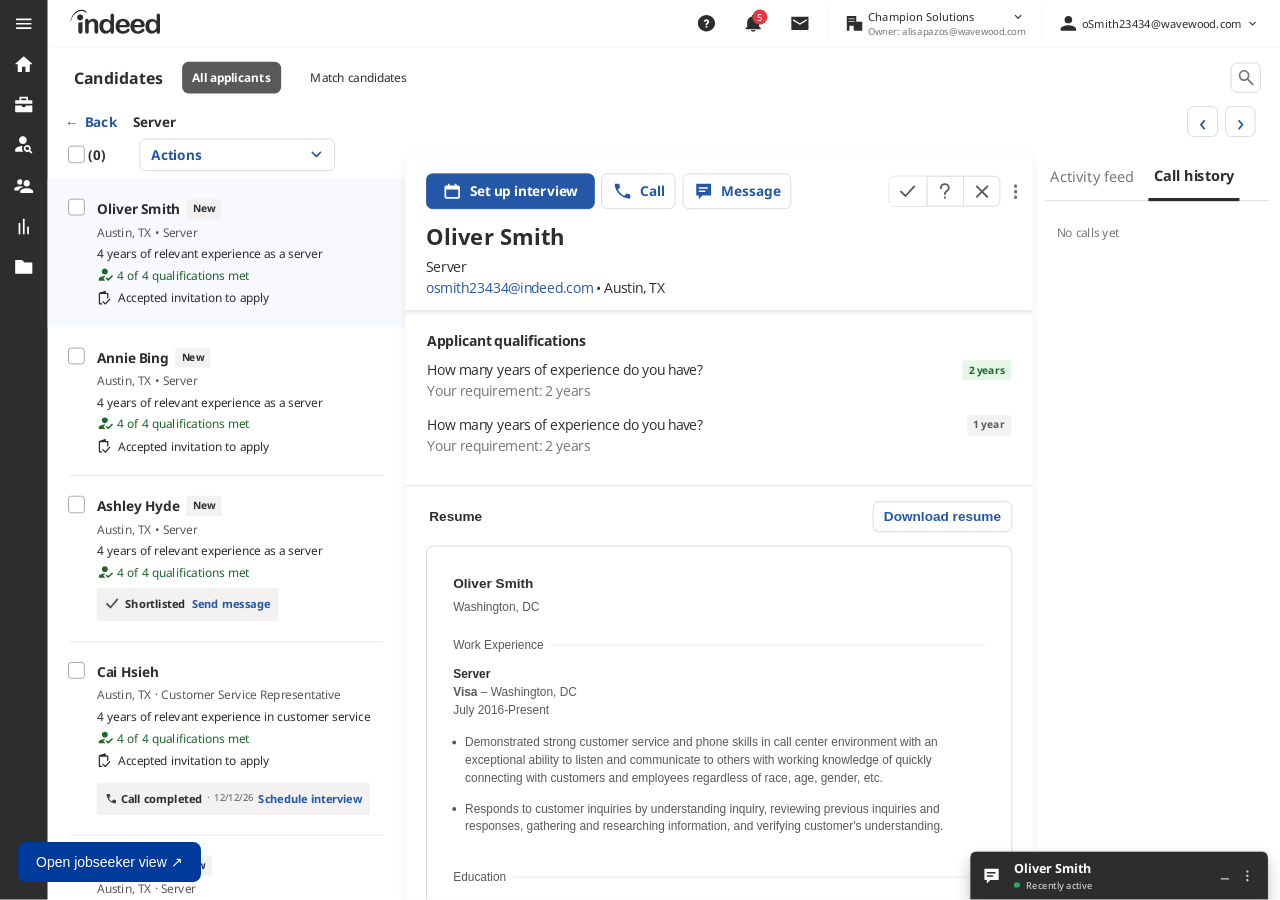
==== commit 5e7c6462: "Add jobseeker notification and incoming call after 11 seconds" ====
--- a/indeed-c2c-in-dradis/index.html
+++ b/indeed-c2c-in-dradis/index.html
@@ -199,6 +199,7 @@
   <div class="toast" role="status" hidden></div>
 </div>
 </div>
+<a href="jobseeker.html" target="indeed-jobseeker" style="position:fixed;bottom:18px;left:18px;z-index:10000;background:#003a9b;color:white;padding:12px 18px;border-radius:8px;font:14px Arial;text-decoration:none">Open jobseeker view ↗</a>
 <script src="app.js"></script>
 </body>
 </html>
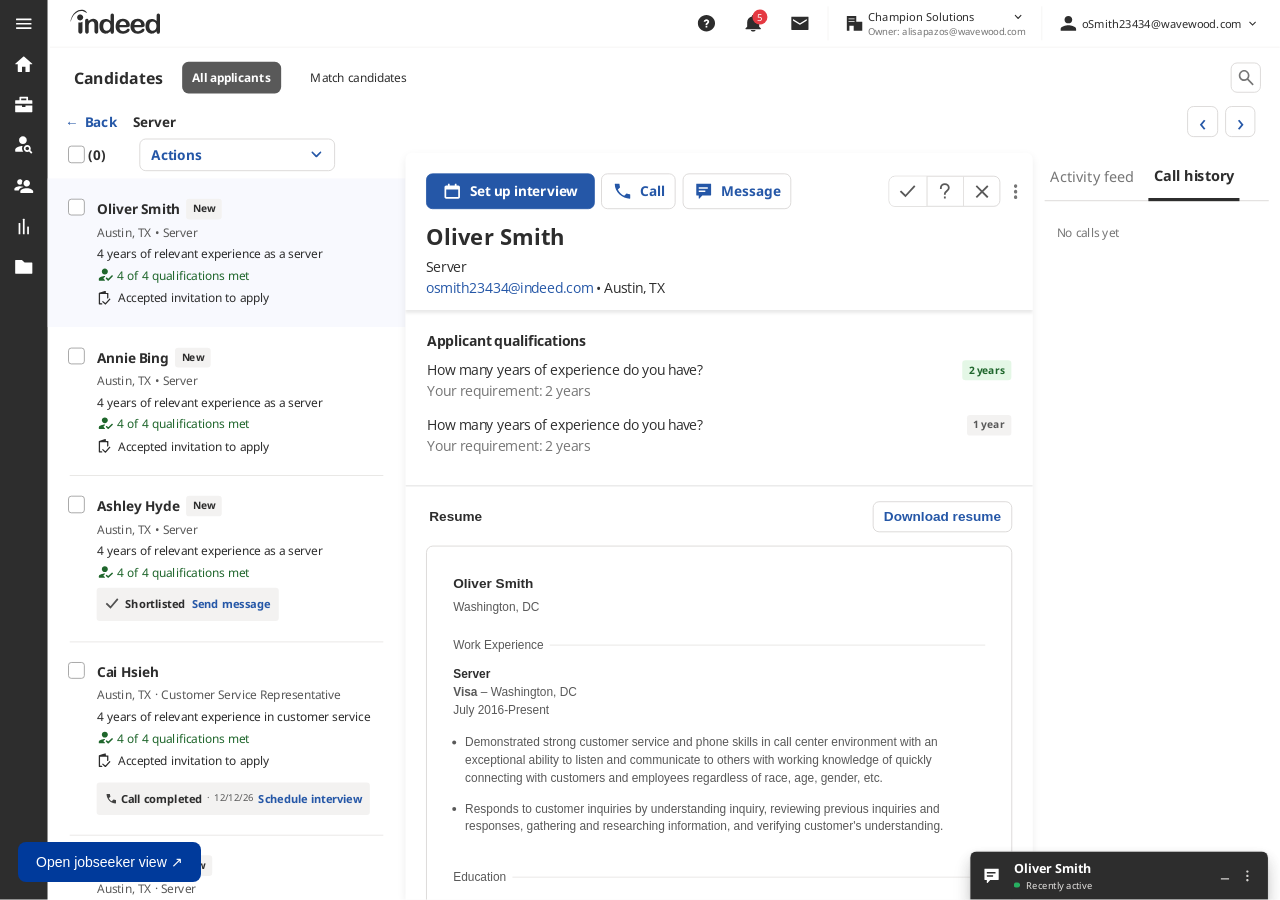
==== commit 47768ab1: "Add Indeed in-app jobseeker waiting and incoming call experience" ====
--- a/indeed-c2c-in-dradis/index.html
+++ b/indeed-c2c-in-dradis/index.html
@@ -199,7 +199,7 @@
   <div class="toast" role="status" hidden></div>
 </div>
 </div>
-<a href="jobseeker.html" target="indeed-jobseeker" style="position:fixed;bottom:18px;left:18px;z-index:10000;background:#003a9b;color:white;padding:12px 18px;border-radius:8px;font:14px Arial;text-decoration:none">Open jobseeker view ↗</a>
+<a href="jobseeker-app.html" target="indeed-jobseeker" style="position:fixed;bottom:18px;left:18px;z-index:10000;background:#003a9b;color:white;padding:12px 18px;border-radius:8px;font:14px Arial;text-decoration:none">Open jobseeker view ↗</a>
 <script src="app.js"></script>
 </body>
 </html>
